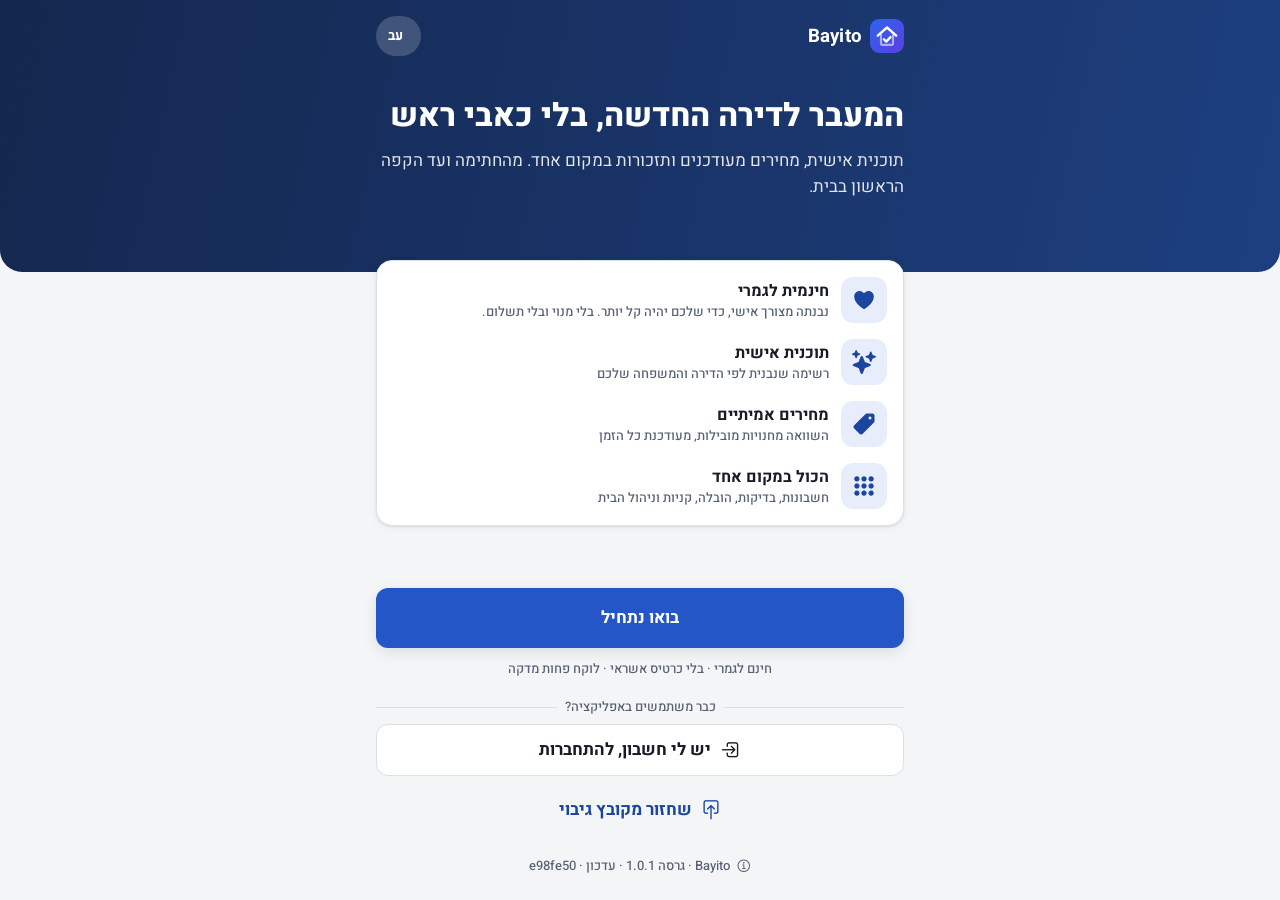
==== web/index.html @ 0182eaae "Publish site from Bayito e98fe50 (with web app)" ====
<!DOCTYPE html>
<html lang="en">
  <head><script>if(/\.github\.io$/.test(location.hostname))location.replace('https://bayito.app'+location.pathname.replace(/^\/bayito-site(?=\/|$)/,'')+location.search+location.hash)</script>
    <meta charset="utf-8" />
    <meta httpEquiv="X-UA-Compatible" content="IE=edge" />
    <meta name="viewport" content="width=device-width, initial-scale=1, shrink-to-fit=no" />
    <title>Bayito</title>
    <!-- The `react-native-web` recommended style reset: https://necolas.github.io/react-native-web/docs/setup/#root-element -->
    <style id="expo-reset">
      /* These styles make the body full-height */
      html,
      body {
        height: 100%;
      }
      /* These styles disable body scrolling if you are using <ScrollView> */
      body {
        overflow: hidden;
      }
      /* These styles make the root element full-height */
      #root {
        display: flex;
        height: 100%;
        flex: 1;
      }
    </style>
  <link rel="icon" href="/web/favicon.ico"/></head>

  <body>
    <!-- Use static rendering with Expo Router to support running without JavaScript. -->
    <noscript>
      You need to enable JavaScript to run this app.
    </noscript>
    <!-- The root element for your Expo app. -->
    <div id="root"></div>
  <script src="/web/_expo/static/js/web/index-c38f472444de001ef41a4b140efe5f53.js" defer></script>
</body>
</html>
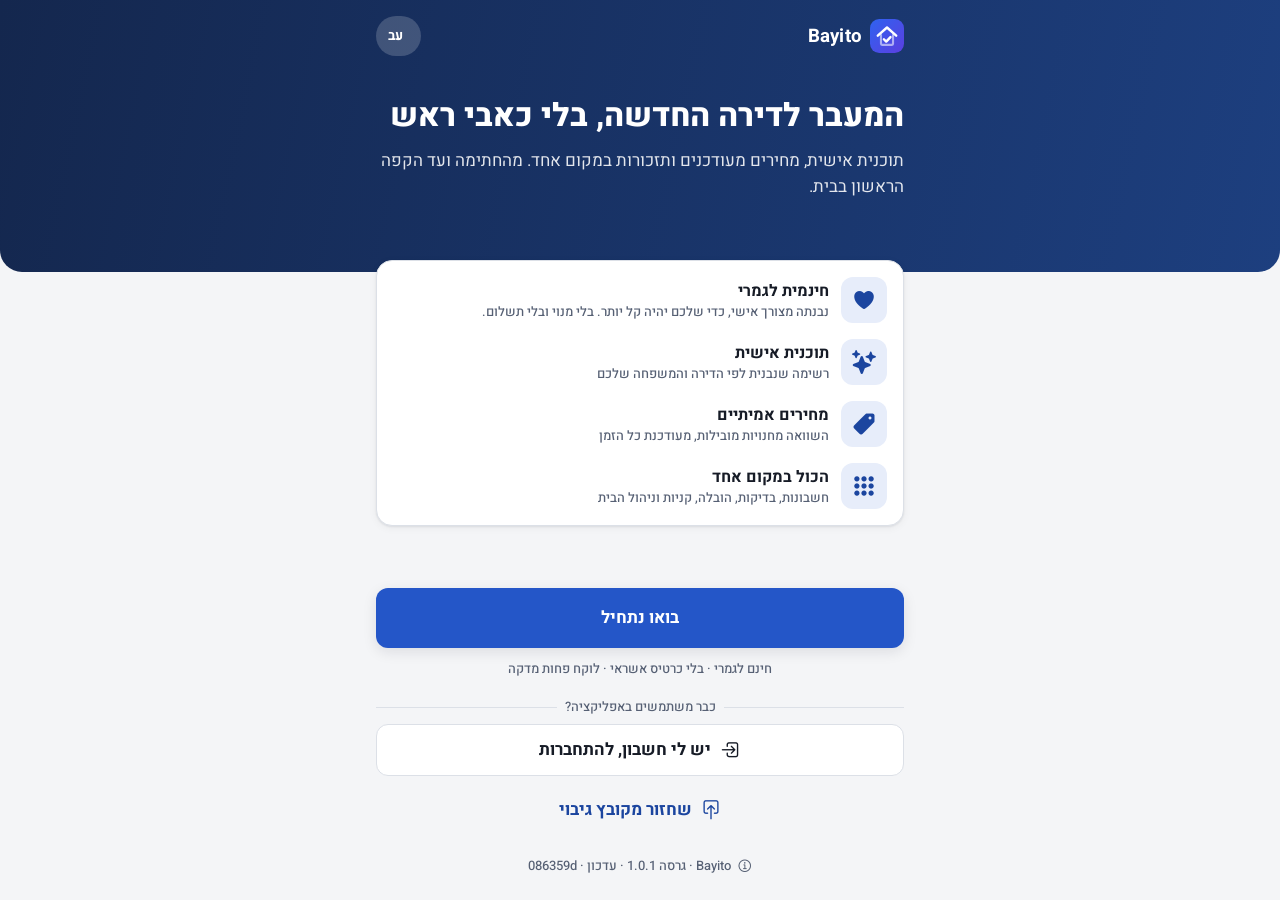
==== commit d83b1ed6: "Publish site from Bayito 086359d (with web app)" ====
--- a/web/index.html
+++ b/web/index.html
@@ -32,6 +32,6 @@
     </noscript>
     <!-- The root element for your Expo app. -->
     <div id="root"></div>
-  <script src="/web/_expo/static/js/web/index-c38f472444de001ef41a4b140efe5f53.js" defer></script>
+  <script src="/web/_expo/static/js/web/index-9962f3855eff2042d829c322025d60cb.js" defer></script>
 </body>
 </html>
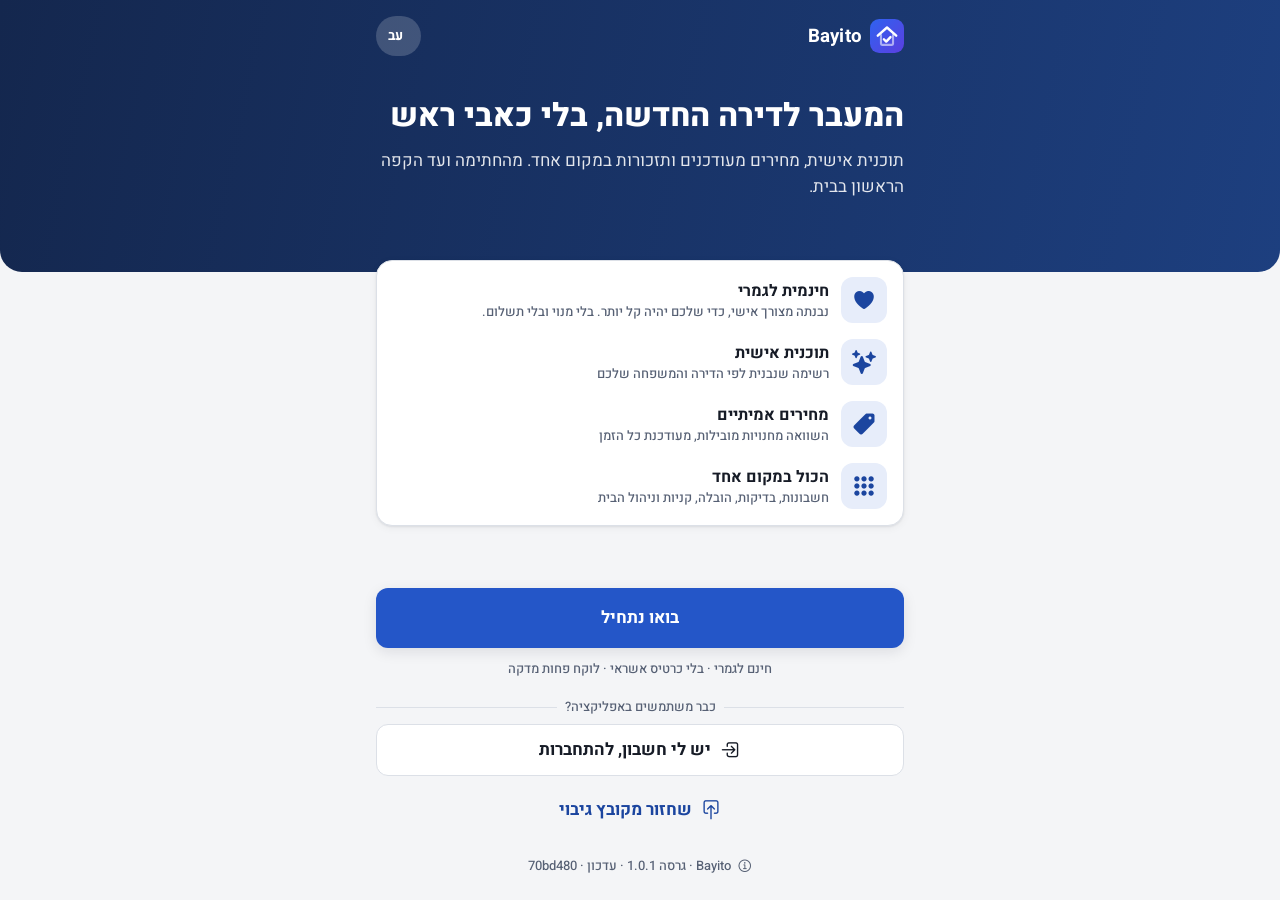
==== commit 89bce057: "Publish site from Bayito 70bd480 (with web app)" ====
--- a/web/index.html
+++ b/web/index.html
@@ -32,6 +32,6 @@
     </noscript>
     <!-- The root element for your Expo app. -->
     <div id="root"></div>
-  <script src="/web/_expo/static/js/web/index-9962f3855eff2042d829c322025d60cb.js" defer></script>
+  <script src="/web/_expo/static/js/web/index-4acf67fb2fc7dbdb9554b63aef2a632f.js" defer></script>
 </body>
 </html>
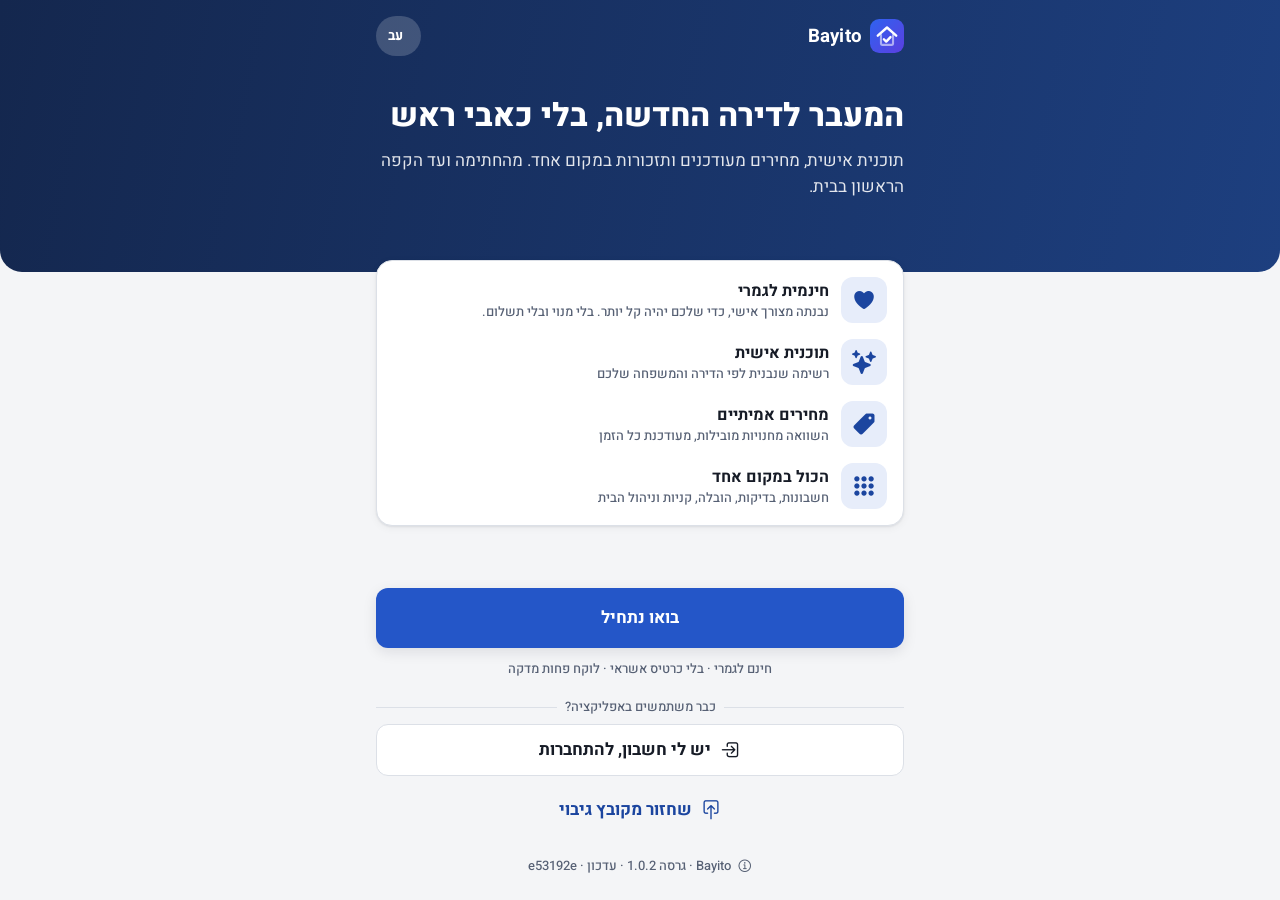
==== commit 52179d24: "Publish site from Bayito e53192e (with web app)" ====
--- a/web/index.html
+++ b/web/index.html
@@ -32,6 +32,6 @@
     </noscript>
     <!-- The root element for your Expo app. -->
     <div id="root"></div>
-  <script src="/web/_expo/static/js/web/index-4acf67fb2fc7dbdb9554b63aef2a632f.js" defer></script>
+  <script src="/web/_expo/static/js/web/index-7a580c4efd360549ed4aaaea024aacc2.js" defer></script>
 </body>
 </html>
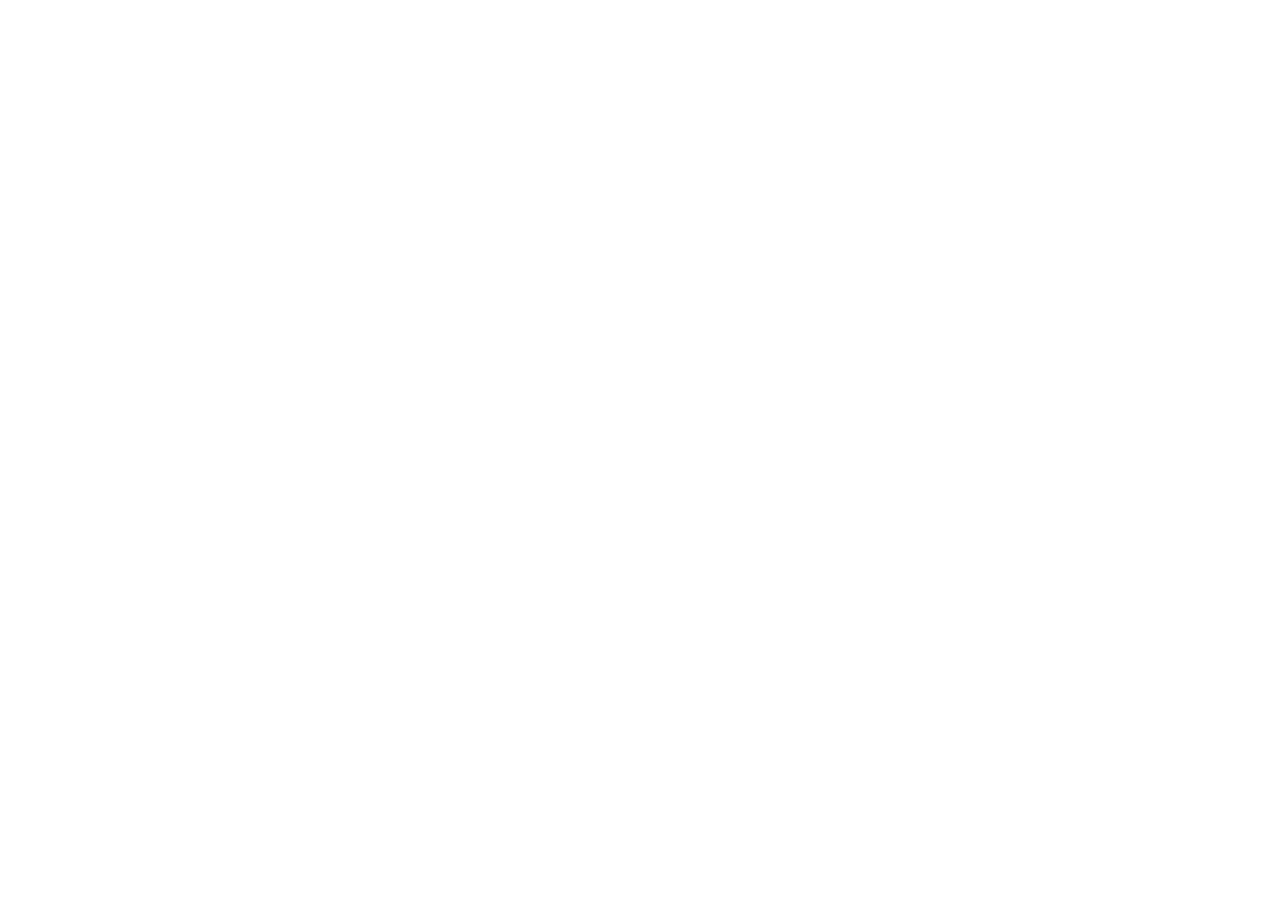
==== commit f2d41ced: "Publish site from Bayito aa589e1 (with web app)" ====
--- a/web/index.html
+++ b/web/index.html
@@ -32,6 +32,6 @@
     </noscript>
     <!-- The root element for your Expo app. -->
     <div id="root"></div>
-  <script src="/web/_expo/static/js/web/index-7a580c4efd360549ed4aaaea024aacc2.js" defer></script>
+  <script src="/web/_expo/static/js/web/index-215556829659efaf7a09a30fd4b9990a.js" defer></script>
 </body>
 </html>
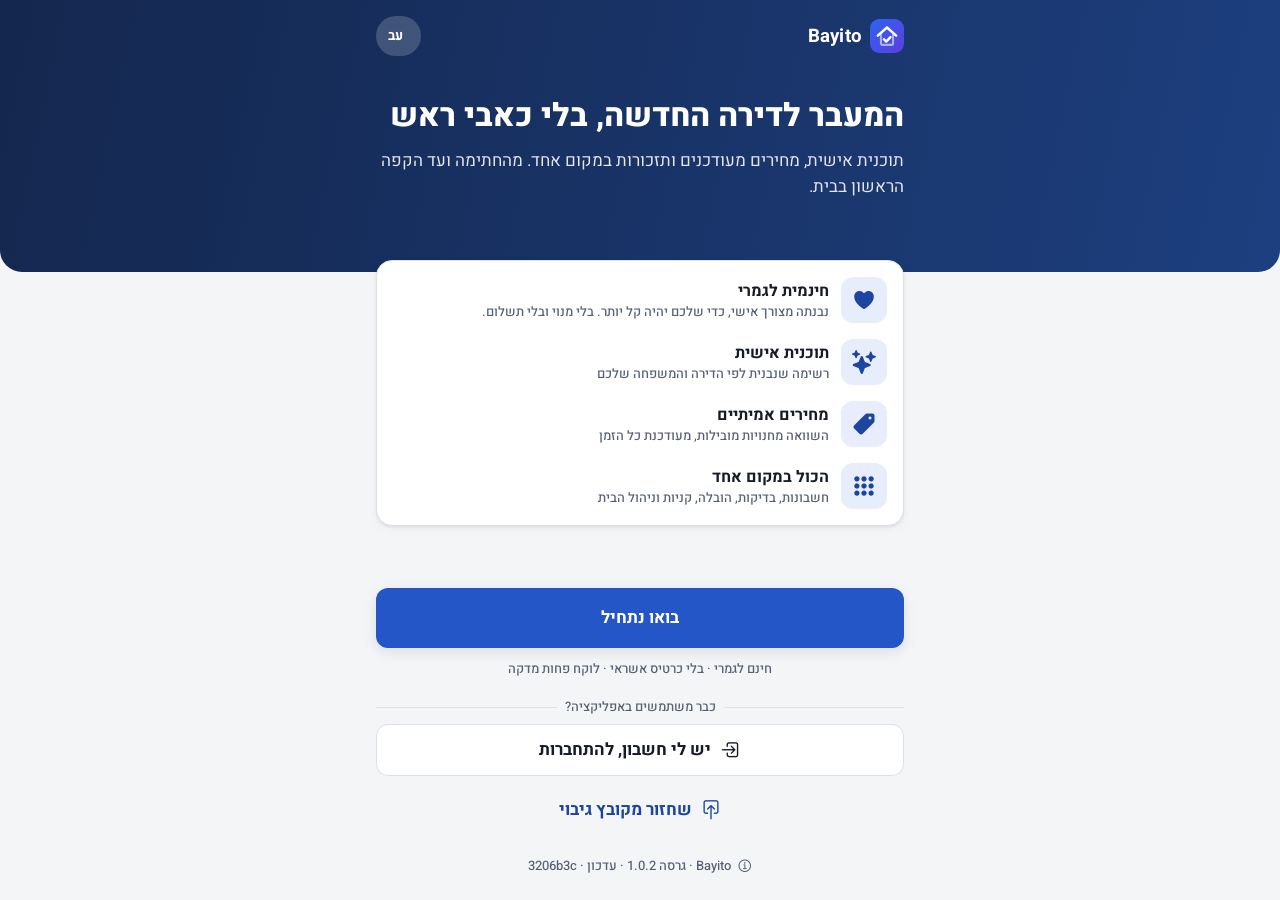
==== commit e480ef21: "Publish site from Bayito 3206b3c (with web app)" ====
--- a/web/index.html
+++ b/web/index.html
@@ -32,6 +32,6 @@
     </noscript>
     <!-- The root element for your Expo app. -->
     <div id="root"></div>
-  <script src="/web/_expo/static/js/web/index-215556829659efaf7a09a30fd4b9990a.js" defer></script>
+  <script src="/web/_expo/static/js/web/index-9075044c617c2879919a5d2415f4db59.js" defer></script>
 </body>
 </html>
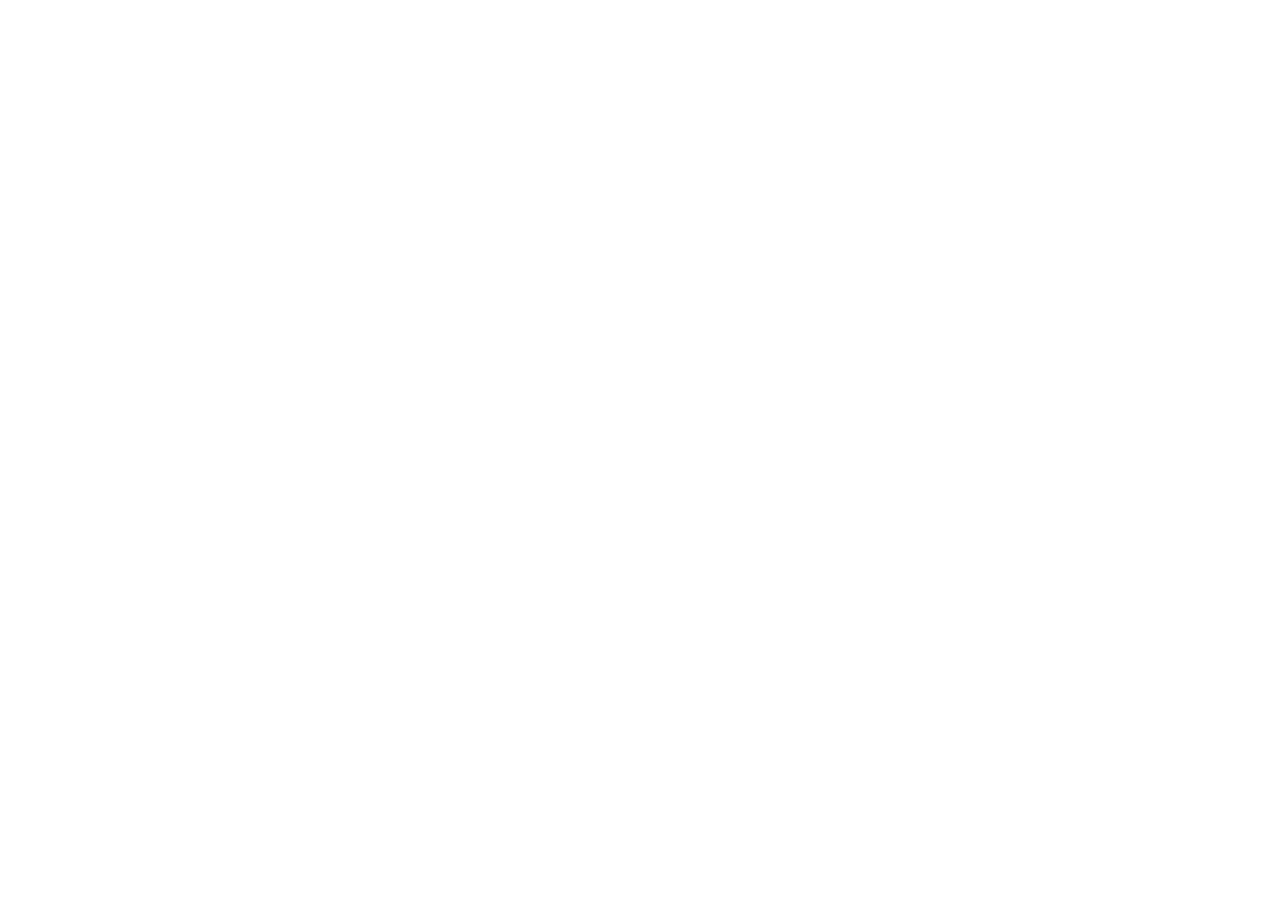
==== commit 5259f004: "Publish site from Bayito b5a1a36 (with web app)" ====
--- a/web/index.html
+++ b/web/index.html
@@ -32,6 +32,6 @@
     </noscript>
     <!-- The root element for your Expo app. -->
     <div id="root"></div>
-  <script src="/web/_expo/static/js/web/index-9075044c617c2879919a5d2415f4db59.js" defer></script>
+  <script src="/web/_expo/static/js/web/index-ed98075a011a4136b464747aab0221fa.js" defer></script>
 </body>
 </html>
